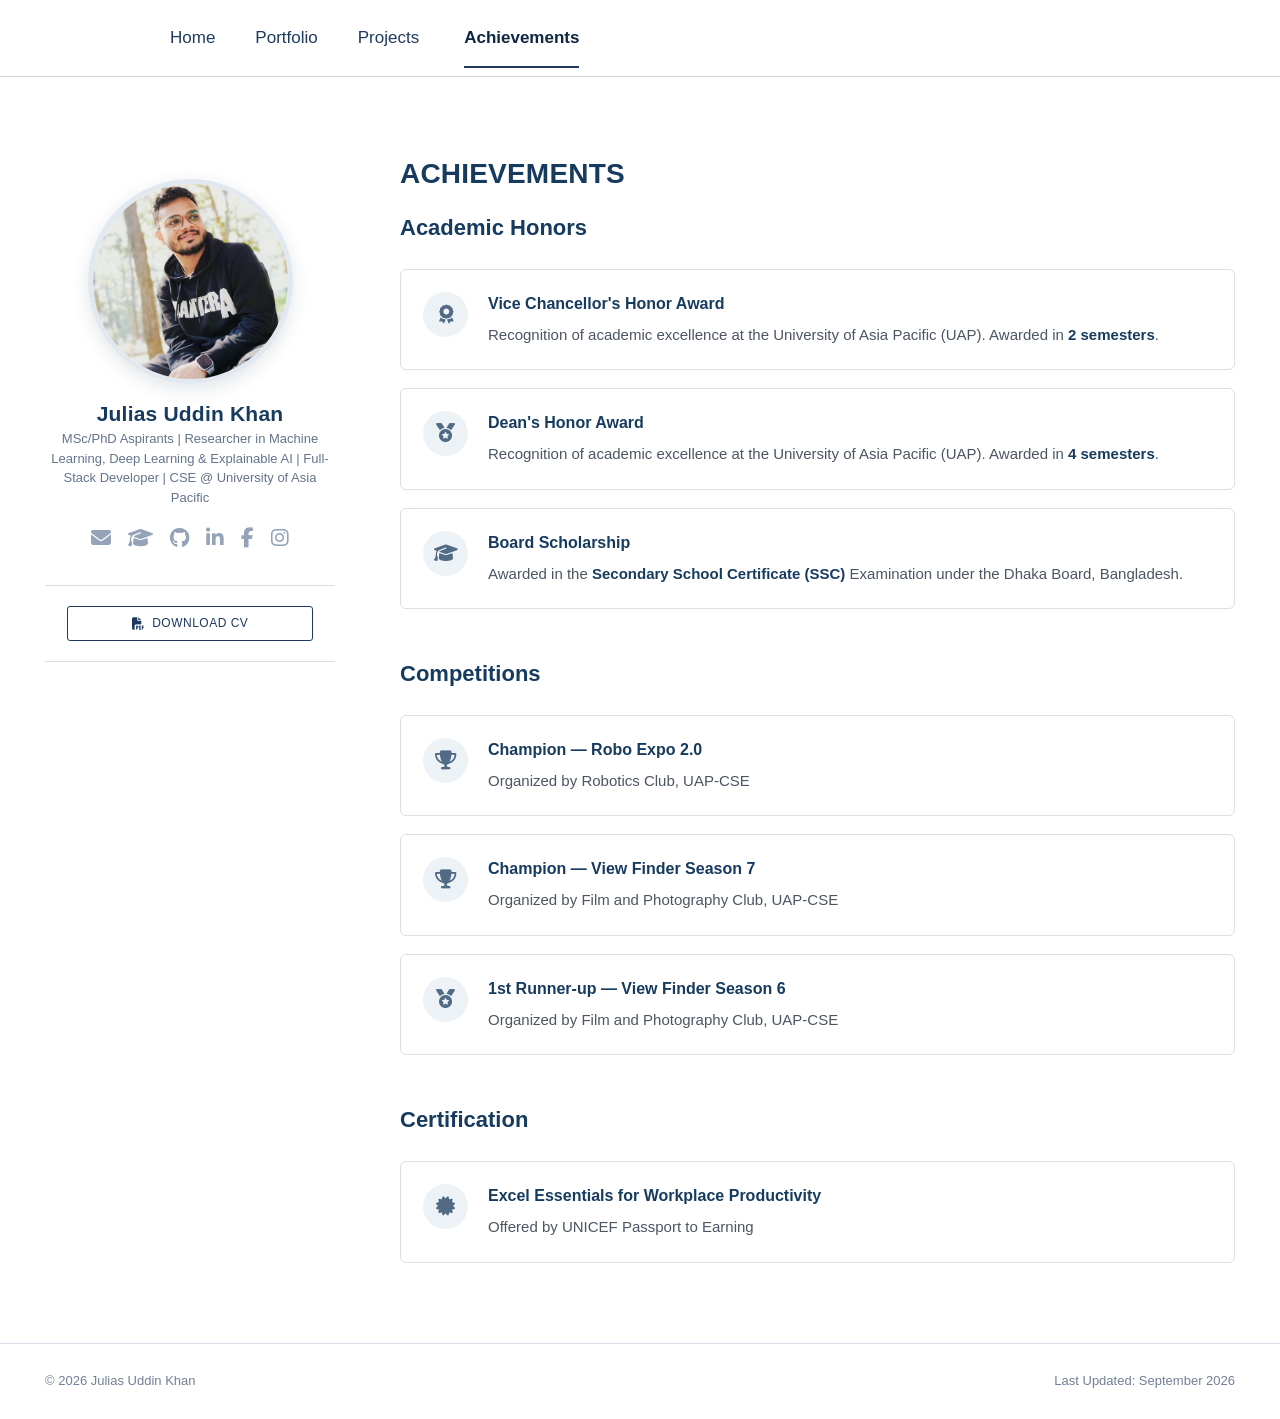
==== achievements.html @ 01ff1dc1 "Complete" ====
<!DOCTYPE html>

<html lang="en">

<head>

    <!-- =========================================
         BASIC INFORMATION
    ========================================== -->

    <meta charset="UTF-8">

    <meta
        name="viewport"
        content="width=device-width, initial-scale=1.0"
    >

    <meta
        name="description"
        content="Achievements of Julias Uddin Khan"
    >

    <meta
        name="author"
        content="Julias Uddin Khan"
    >

    <title>Achievements | Julias Uddin Khan</title>


    <!-- =========================================
         FONT AWESOME
    ========================================== -->

    <link
        rel="stylesheet"
        href="https://cdnjs.cloudflare.com/ajax/libs/font-awesome/6.5.2/css/all.min.css"
    >


    <!-- =========================================
         CSS
    ========================================== -->

    <link
        rel="stylesheet"
        href="css/style.css"
    >

</head>


<body>


    <!-- =========================================
         HEADER
    ========================================== -->

    <header class="site-header">

        <div class="container">

            <nav class="navbar">

                <div class="nav-links">

                    <a
                        href="index.html"
                        class="nav-link"
                    >
                        Home
                    </a>


                    <a
                        href="portfolio.html"
                        class="nav-link"
                    >
                        Portfolio
                    </a>


                    <div class="desktop-nav-options">

                        <a
                            href="projects.html"
                            class="nav-link"
                        >
                            Projects
                        </a>


                        <a
                            href="achievements.html"
                            class="nav-link"
                        >
                            Achievements
                        </a>

                    </div>


                    <!-- Mobile Menu -->

                    <div class="mobile-menu-container">

                        <button
                            type="button"
                            class="mobile-menu-button"
                            id="mobileMenuButton"
                            aria-label="Open navigation menu"
                            aria-expanded="false"
                        >

                            <i class="fa-solid fa-bars"></i>

                        </button>


                        <div
                            class="mobile-menu"
                            id="mobileMenu"
                        >

                            <a
                                href="projects.html"
                                class="mobile-menu-link"
                            >
                                Projects
                            </a>


                            <a
                                href="achievements.html"
                                class="mobile-menu-link active"
                            >
                                Achievements
                            </a>

                        </div>

                    </div>

                </div>

            </nav>

        </div>

    </header>



    <!-- =========================================
         MAIN CONTENT
    ========================================== -->

    <main>

        <div class="container">

            <div class="main-layout">


                <!-- =================================
                     LEFT SIDEBAR
                ================================== -->

                <aside class="sidebar">


                    <!-- Profile -->

                    <div class="profile-container">

                        <img
                            src="files/profile.jpeg"
                            alt="Julias Uddin Khan"
                            class="profile-image"
                        >


                        <h1 class="profile-name">
                            Julias Uddin Khan
                        </h1>


                        <p class="profile-title">
                            MSc/PhD Aspirants | Researcher in Machine Learning, Deep Learning & Explainable AI | Full-Stack Developer | CSE @ University of Asia Pacific
                        </p>

                    </div>



                    <!-- Social Links -->

                    <div class="social-links">


                        <!-- Personal Email -->

                        <a
                            href="https://mail.google.com/mail/?view=cm&fs=1&to=juliasjisan17@gmail.com"
                            class="social-link"
                            target="_blank"
                            rel="noopener noreferrer"
                            aria-label="Email"
                        >

                            <i class="fa-solid fa-envelope"></i>

                        </a>


                        <!-- University Email -->

                        <a
                            href="https://mail.google.com/mail/?view=cm&fs=1&to=22201034@uap-bd.edu"
                            class="social-link"
                            target="_blank"
                            rel="noopener noreferrer"
                            aria-label="University Email"
                        >

                            <i class="fa-solid fa-graduation-cap"></i>

                        </a>


                        <!-- GitHub -->

                        <a
                            href="https://github.com/JuliasUddinKhan"
                            class="social-link"
                            target="_blank"
                            rel="noopener noreferrer"
                            aria-label="GitHub"
                        >

                            <i class="fa-brands fa-github"></i>

                        </a>


                        <!-- LinkedIn -->

                        <a
                            href="https://www.linkedin.com/in/juliasuddinkhan/"
                            class="social-link"
                            target="_blank"
                            rel="noopener noreferrer"
                            aria-label="LinkedIn"
                        >

                            <i class="fa-brands fa-linkedin-in"></i>

                        </a>


                        <!-- Facebook -->

                        <a
                            href="https://facebook.com/juliasuddinkhan"
                            class="social-link"
                            target="_blank"
                            rel="noopener noreferrer"
                            aria-label="Facebook"
                        >

                            <i class="fa-brands fa-facebook-f"></i>

                        </a>


                        <!-- Instagram -->

                        <a
                            href="https://www.instagram.com/julias_jisan"
                            class="social-link"
                            target="_blank"
                            rel="noopener noreferrer"
                            aria-label="Instagram"
                        >

                            <i class="fa-brands fa-instagram"></i>

                        </a>

                    </div>

                    <!-- DOWNLOAD CV -->

                    <div class="cv-section">

                        <a
                            href="{% static 'portfolio/files/Julias Uddin Khan_CV.pdf' %}"
                            class="cv-button"
                            download
                        >

                            <i class="fa-solid fa-file-pdf"></i>

                            <span>
                                DOWNLOAD CV
                            </span>

                        </a>

                    </div>

                </aside>



                <!-- =================================
                     ACHIEVEMENTS CONTENT
                ================================== -->

                <section class="content achievements-content">


                    <!-- Page Title -->

                    <h2 class="section-title">
                        ACHIEVEMENTS
                    </h2>



                    <!-- =================================
     ACADEMIC HONORS
================================== -->

<section class="achievement-section">

    <h2 class="achievement-section-title">
        Academic Honors
    </h2>


    <div class="achievement-list">


        <!-- VC Award -->

        <div class="achievement-item">

            <div class="achievement-icon">
                <i class="fa-solid fa-award"></i>
            </div>

            <div class="achievement-details">

                <h3>
                    Vice Chancellor's Honor Award
                </h3>

                <p>
                    Recognition of academic excellence at the University of Asia Pacific (UAP).
                    Awarded in <strong>2 semesters</strong>.
                </p>

            </div>

        </div>



        <!-- Dean Award -->

        <div class="achievement-item">

            <div class="achievement-icon">
                <i class="fa-solid fa-medal"></i>
            </div>

            <div class="achievement-details">

                <h3>
                    Dean's Honor Award
                </h3>

                <p>
                    Recognition of academic excellence at the University of Asia Pacific (UAP).
                    Awarded in <strong>4 semesters</strong>.
                </p>

            </div>

        </div>



        <!-- Board Scholarship -->

        <div class="achievement-item">

            <div class="achievement-icon">
                <i class="fa-solid fa-graduation-cap"></i>
            </div>

            <div class="achievement-details">

                <h3>
                    Board Scholarship
                </h3>

                <p>
                    Awarded in the <strong>Secondary School Certificate (SSC) </strong>  Examination
                    under the Dhaka Board, Bangladesh.
                </p>

            </div>

        </div>


    </div>

</section>



                    <!-- =================================
                         COMPETITIONS
                    ================================== -->

                    <section class="achievement-section">

                        <h2 class="achievement-section-title">
                            Competitions
                        </h2>


                        <div class="achievement-list">


                            <!-- Robo Expo -->

                            <div class="achievement-item">

                                <div class="achievement-icon">

                                    <i class="fa-solid fa-trophy"></i>

                                </div>


                                <div class="achievement-details">

                                    <h3>
                                        Champion — Robo Expo 2.0
                                    </h3>

                                    <p>
                                        Organized by Robotics Club, UAP-CSE
                                    </p>

                                </div>

                            </div>



                            <!-- View Finder Season 7 -->

                            <div class="achievement-item">

                                <div class="achievement-icon">

                                    <i class="fa-solid fa-trophy"></i>

                                </div>


                                <div class="achievement-details">

                                    <h3>
                                        Champion — View Finder Season 7
                                    </h3>

                                    <p>
                                        Organized by Film and Photography Club, UAP-CSE
                                    </p>

                                </div>

                            </div>



                            <!-- View Finder Season 6 -->

                            <div class="achievement-item">

                                <div class="achievement-icon">

                                    <i class="fa-solid fa-medal"></i>

                                </div>


                                <div class="achievement-details">

                                    <h3>
                                        1st Runner-up — View Finder Season 6
                                    </h3>

                                    <p>
                                        Organized by Film and Photography Club, UAP-CSE
                                    </p>

                                </div>

                            </div>


                        </div>

                    </section>



                    <!-- =================================
                         CERTIFICATION
                    ================================== -->

                    <section class="achievement-section">

                        <h2 class="achievement-section-title">
                            Certification
                        </h2>


                        <div class="achievement-list">


                            <div class="achievement-item">

                                <div class="achievement-icon">

                                    <i class="fa-solid fa-certificate"></i>

                                </div>


                                <div class="achievement-details">

                                    <h3>
                                        Excel Essentials for Workplace Productivity
                                    </h3>

                                    <p>
                                        Offered by UNICEF Passport to Earning
                                    </p>

                                </div>

                            </div>


                        </div>

                    </section>


                </section>

            </div>

        </div>

    </main>



    <!-- =========================================
         FOOTER
    ========================================== -->

    <footer class="site-footer">

        <div class="container">

            <div class="footer-content">

                <p>
                    © 2026 Julias Uddin Khan
                </p>

                <p>
                    Last Updated: September 2026
                </p>

            </div>

        </div>

    </footer>



    <!-- =========================================
         MOBILE MENU
    ========================================== -->

    <script>

        document.addEventListener(
            "DOMContentLoaded",
            function () {

                const button =
                    document.getElementById(
                        "mobileMenuButton"
                    );

                const menu =
                    document.getElementById(
                        "mobileMenu"
                    );


                if (!button || !menu) {
                    return;
                }


                button.addEventListener(
                    "click",
                    function () {

                        menu.classList.toggle("show");

                        const isOpen =
                            menu.classList.contains("show");

                        button.setAttribute(
                            "aria-expanded",
                            isOpen
                        );

                    }
                );


                document.addEventListener(
                    "click",
                    function (event) {

                        if (
                            !button.contains(event.target) &&
                            !menu.contains(event.target)
                        ) {

                            menu.classList.remove("show");

                            button.setAttribute(
                                "aria-expanded",
                                "false"
                            );

                        }

                    }
                );

            }
        );

    </script>


    <!-- =========================================
         MAIN JAVASCRIPT
    ========================================== -->

    <script src="js/script.js"></script>


</body>

</html>
---- css/style.css ----
/* =========================================================
   RESET
========================================================= */

* {
    margin: 0;
    padding: 0;
    box-sizing: border-box;
}

html {
    scroll-behavior: smooth;
}

body {
    margin: 0;
    padding: 0;

    background: #ffffff;
    color: #4b5563;

    font-family:
        -apple-system,
        BlinkMacSystemFont,
        "Segoe UI",
        Roboto,
        Helvetica,
        Arial,
        sans-serif;

    font-size: 16px;
    line-height: 1.75;

    opacity: 1;
    transition: opacity 0.35s ease;
}

body.page-loaded {
    opacity: 1;
}

body.page-exit {
    opacity: 0;
}

img {
    max-width: 100%;
}

a {
    text-decoration: none;
}

button,
a {
    -webkit-tap-highlight-color: transparent;
}


/* =========================================================
   COLOR SYSTEM
========================================================= */

:root {
    --primary: #263b53;
    --primary-dark: #1f2937;
    --heading: #1f2937;

    --text: #4b5563;
    --muted: #64748b;
    --light-text: #94a3b8;

    --border: #e2e8f0;
    --border-dark: #cbd5e1;

    --soft-bg: #f8fafc;
    --highlight-bg: #f1f5f9;

    --white: #ffffff;
}


/* =========================================================
   CONTAINER
========================================================= */

.container {
    width: 100%;
    max-width: 1280px;

    margin-left: auto;
    margin-right: auto;

    padding-left: 45px;
    padding-right: 45px;
}


/* =========================================================
   HEADER
========================================================= */

.site-header {
    width: 100%;

    background: #ffffff;

    border-bottom: 1px solid var(--border);

    position: sticky;
    top: 0;
    z-index: 9999;

    backdrop-filter: blur(8px);
    -webkit-backdrop-filter: blur(8px);
}

.navbar {
    height: 76px;

    display: flex;
    align-items: center;
}

.nav-links {
    display: flex;
    align-items: center;

    gap: 40px;

    margin-left: 125px;
}

.nav-link {
    position: relative;

    display: block;

    padding: 25px 0;

    color: var(--primary);

    font-size: 17px;
    font-weight: 400;

    transition: color 0.2s ease;
}

.nav-link:hover {
    color: var(--primary-dark);
}

.nav-link.active {
    color: var(--primary-dark);

    font-weight: 700;
}


/* =========================================================
   NAVIGATION UNDERLINE
========================================================= */

.nav-link::after {
    content: "";

    position: absolute;

    left: 0;
    bottom: 10px;

    width: 0;
    height: 2px;

    background: var(--primary);

    transition: width 0.25s ease;
}

.nav-link:hover::after {
    width: 100%;
}

.nav-link.active::after {
    width: 100%;
}


/* =========================================================
   MOBILE MENU
========================================================= */

.desktop-nav-options {
    display: flex;
    align-items: center;

    gap: 45px;
}

.mobile-menu-container {
    display: none;

    position: relative;
}

.mobile-menu-button {
    border: none;

    background: transparent;

    color: var(--primary);

    font-size: 19px;

    cursor: pointer;

    padding: 5px;
}

.mobile-menu-button:hover {
    color: var(--primary-dark);
}

.mobile-menu {
    display: none;

    position: absolute;

    top: 38px;
    right: 0;

    min-width: 165px;

    background: #ffffff;

    border: 1px solid var(--border);

    border-radius: 4px;

    box-shadow:
        0 6px 20px rgba(15, 23, 42, 0.10);

    z-index: 1000;

    padding: 7px 0;
}

.mobile-menu.show {
    display: block;
}

.mobile-menu-link {
    display: block;

    padding: 10px 18px;

    color: var(--primary);

    font-size: 14px;
    font-weight: 400;

    text-decoration: none;

    white-space: nowrap;
}

.mobile-menu-link:hover {
    background: var(--soft-bg);

    color: var(--primary-dark);
}

.mobile-menu-link.active {
    color: var(--primary-dark);

    font-weight: 700;
}


/* =========================================================
   MAIN
========================================================= */

main {
    width: 100%;
}

.main-layout {
    display: grid;

    grid-template-columns: 290px minmax(0, 1fr);

    column-gap: 65px;

    padding-top: 78px;
    padding-bottom: 80px;
}


/* =========================================================
   SIDEBAR
========================================================= */

.sidebar {
    width: 100%;

    text-align: center;

    padding-top: 24px;
}

.profile-container {
    display: flex;

    justify-content: center;
    align-items: center;
}

.profile-image {
    width: 205px;
    height: 205px;

    object-fit: cover;

    border-radius: 50%;

    display: block;

    border: 5px solid #f1f5f9;

    box-shadow:
        0 3px 12px rgba(15, 23, 42, 0.08);
}

.profile-name {
    margin-top: 15px;
    margin-bottom: 0;

    color: var(--primary-dark);

    font-size: 21px;
    font-weight: 700;

    line-height: 1.4;

    letter-spacing: 0.2px;
}

.profile-title {
    margin-top: 1px;
    margin-bottom: 0;

    color: var(--muted);

    font-size: 13px;

    line-height: 1.5;
}


/* =========================================================
   SOCIAL LINKS
========================================================= */

.social-links {
    display: flex;

    justify-content: center;
    align-items: center;

    flex-wrap: wrap;

    gap: 17px;

    margin-top: 21px;
    margin-bottom: 37px;
}

.social-link {
    display: flex;

    justify-content: center;
    align-items: center;

    color: var(--light-text);

    font-size: 20px;

    transition:
        color 0.2s ease,
        transform 0.2s ease;
}

.social-link:hover {
    color: var(--primary);

    transform: translateY(-2px);
}


/* =========================================================
   SIDEBAR BLOCK
========================================================= */

.sidebar-block {
    width: 100%;

    text-align: left;
}

.sidebar-heading {
    margin: 0;

    color: var(--primary);

    font-size: 16px;
    font-weight: 700;

    letter-spacing: 1px;

    line-height: 1.4;
}

.sidebar-divider {
    width: 100%;
    height: 1px;

    background: var(--border);

    margin-top: 5px;
    margin-bottom: 15px;
}


/* =========================================================
   AFFILIATIONS
========================================================= */

.affiliation-list {
    display: flex;

    justify-content: center;
    align-items: center;

    gap: 38px;

    padding-top: 3px;
    padding-bottom: 24px;
}

.affiliation-item {
    color: #94a3b8;

    font-size: 48px;

    line-height: 1;
}

.affiliation-item.faded {
    opacity: 0.40;
}


/* =========================================================
   CV SECTION
========================================================= */

.cv-section {
    width: 100%;

    padding-top: 20px;
    padding-bottom: 20px;

    border-top: 1px solid var(--border);
    border-bottom: 1px solid var(--border);
}

.cv-button {
    width: 85%;

    min-height: 34px;

    margin-left: auto;
    margin-right: auto;

    display: inline-flex;

    justify-content: center;
    align-items: center;

    gap: 8px;

    padding: 6px 10px;

    border: 1px solid var(--primary);

    border-radius: 3px;

    color: var(--primary);

    background: #ffffff;

    font-size: 12px;
    font-weight: 400;

    letter-spacing: 0.5px;

    transition:
        background 0.2s ease,
        color 0.2s ease;
}

.cv-button:hover {
    background: var(--primary);

    color: #ffffff;
}

.cv-button i {
    font-size: 12px;
}


/* =========================================================
   CONTENT
========================================================= */

.content {
    min-width: 0;

    width: 100%;

    padding-top: 0;
}


/* =========================================================
   BIOGRAPHY
========================================================= */

.biography-section {
    width: 100%;
}

.section-title {
    margin: 0 0 20px 0;

    color: var(--heading);

    font-size: 28px;
    font-weight: 700;

    line-height: 1.35;

    letter-spacing: 0.2px;
}

.biography-section p {
    margin: 0 0 20px 0;

    color: var(--text);

    font-size: 16px;

    line-height: 1.8;

    text-align: justify;
}

.biography-section strong {
    color: var(--primary-dark);

    font-weight: 700;
}


/* =========================================================
   HIGHLIGHT BOX
========================================================= */

.highlight-box {
    width: 100%;

    min-height: 63px;

    display: flex;

    align-items: center;

    gap: 14px;

    margin-top: 29px;
    margin-bottom: 43px;

    padding: 12px 18px;

    background: var(--highlight-bg);

    border-left: 4px solid var(--primary);

    border-radius: 0 3px 3px 0;
}

.highlight-icon {
    flex-shrink: 0;

    color: var(--muted);

    font-size: 17px;
}

.highlight-text {
    color: var(--primary);

    font-size: 16px;
    font-weight: 600;

    line-height: 1.6;
}


/* =========================================================
   RESEARCH SECTION
========================================================= */

.research-section {
    width: 100%;
}

.research-title {
    margin: 0;

    color: var(--heading);

    font-size: 23px;
    font-weight: 700;

    line-height: 1.4;

    letter-spacing: 1.4px;
}

.content-divider {
    width: 100%;
    height: 1px;

    background: var(--border-dark);

    margin-top: 7px;
    margin-bottom: 14px;
}


/* =========================================================
   RESEARCH TAGS
========================================================= */

.research-tags {
    display: flex;

    flex-wrap: wrap;

    align-items: center;

    gap: 9px;
}

.research-tag {
    display: inline-block;

    padding: 5px 14px;

    background: var(--primary);

    color: #ffffff;

    border-radius: 3px;

    font-size: 14px;
    font-weight: 600;

    line-height: 1.6;
}


/* =========================================================
   FOOTER
========================================================= */

.site-footer {
    width: 100%;

    border-top: 1px solid var(--border);

    background: #ffffff;
}

.footer-content {
    min-height: 75px;

    display: flex;

    justify-content: space-between;
    align-items: center;

    gap: 20px;

    color: var(--muted);

    font-size: 13px;
}

.footer-content p {
    margin: 0;
}


/* =========================================================
   PORTFOLIO SECTION
========================================================= */

.portfolio-section {
    width: 100%;

    padding: 70px 0;

    background: #ffffff;
}

.portfolio-container {
    width: 90%;

    max-width: 1350px;

    margin: 0 auto;

    display: grid;

    grid-template-columns: 280px 1fr;

    gap: 70px;
}


/* =========================================================
   PORTFOLIO SIDEBAR
========================================================= */

.portfolio-sidebar {
    text-align: center;
}


/* =========================================================
   PORTFOLIO PROFILE IMAGE
========================================================= */

.portfolio-sidebar .profile-image {
    width: 220px;
    height: 220px;

    margin: 0 auto 20px;

    border-radius: 50%;

    overflow: hidden;

    border: 8px solid #f1f5f9;

    box-shadow:
        0 5px 20px rgba(15, 23, 42, 0.08);
}

.profile-image img {
    width: 100%;
    height: 100%;

    object-fit: cover;
}


/* =========================================================
   PORTFOLIO PROFILE TEXT
========================================================= */

.portfolio-sidebar .profile-name {
    margin: 10px 0 5px;

    font-size: 23px;
    font-weight: 700;

    color: var(--primary);
}

.portfolio-sidebar .profile-title {
    margin: 0;

    font-size: 14px;

    color: var(--muted);
}


/* =========================================================
   PORTFOLIO SOCIAL LINKS
========================================================= */

.portfolio-sidebar .social-links {
    display: flex;

    justify-content: center;
    align-items: center;

    gap: 18px;

    margin-top: 25px;
}

.portfolio-sidebar .social-link {
    color: var(--light-text);

    font-size: 22px;

    text-decoration: none;

    transition:
        color 0.25s ease,
        transform 0.25s ease;
}

.portfolio-sidebar .social-link:hover {
    color: var(--primary);

    transform: translateY(-3px);
}


/* =========================================================
   SIDEBAR SECTION
========================================================= */

.sidebar-section {
    margin-top: 45px;
}

.sidebar-section h3 {
    text-align: left;

    font-size: 16px;

    letter-spacing: 1.5px;

    color: var(--primary);

    padding-bottom: 12px;

    border-bottom: 1px solid var(--border);
}

.affiliation-icons {
    display: flex;

    justify-content: center;

    gap: 35px;

    margin-top: 20px;
}

.affiliation-icons .affiliation-item {
    font-size: 55px;

    color: #94a3b8;
}


/* =========================================================
   DOWNLOAD CV
========================================================= */

.portfolio-sidebar .cv-section {
    margin-top: 40px;

    padding-top: 20px;

    border-top: 1px solid var(--border);
}

.download-cv {
    display: inline-flex;

    align-items: center;
    justify-content: center;

    gap: 12px;

    padding: 12px 20px;

    border: 1px solid var(--primary);

    border-radius: 4px;

    color: var(--primary);

    background: #ffffff;

    text-decoration: none;

    font-size: 14px;
    font-weight: 600;

    letter-spacing: 1px;

    transition:
        background 0.25s ease,
        color 0.25s ease;
}

.download-cv:hover {
    background: var(--primary);

    color: #ffffff;
}


/* =========================================================
   PORTFOLIO CONTENT
========================================================= */

.portfolio-content {
    min-width: 0;
}


/* =========================================================
   PORTFOLIO MAIN HEADING
========================================================= */

.portfolio-title {
    margin: 5px 0 50px;

    font-size: 28px;

    font-weight: 700;

    line-height: 1.35;

    color: var(--heading);
}


/* =========================================================
   PORTFOLIO BLOCK
========================================================= */

.portfolio-block {
    margin-bottom: 55px;
}


/* =========================================================
   SECTION TITLE
========================================================= */

.portfolio-content .section-title {
    margin: 0 0 30px;

    padding-bottom: 12px;

    border-bottom: 1px solid var(--border);

    font-size: 28px;

    letter-spacing: 1.5px;

    color: var(--heading);
}


/* =========================================================
   SKILLS
========================================================= */

.skills-grid {
    display: grid;

    grid-template-columns: repeat(2, 1fr);

    column-gap: 0;

    row-gap: 10px;
}

.skill-category h3 {
    margin: 0 0 5px;

    padding-bottom: 8px;

    border-bottom: 1px solid var(--border);

    font-size: 16px;

    font-weight: 500;

    letter-spacing: 1px;

    line-height: 1.5;

    color: var(--muted);
}


/* =========================================================
   SKILL TAGS
========================================================= */

.skill-tags {
    display: flex;

    flex-wrap: wrap;

    gap: 8px;
}

.skill-tag {
    display: inline-flex;

    align-items: center;

    gap: 7px;

    padding: 8px 12px;

    border: 1px solid var(--border);

    border-radius: 5px;

    background: #ffffff;

    color: var(--text);

    font-size: 14px;

    transition:
        border-color 0.25s ease,
        box-shadow 0.25s ease;
}

.skill-tag:hover {
    border-color: var(--border-dark);

    box-shadow:
        0 3px 10px rgba(15, 23, 42, 0.05);
}

.skill-tag i {
    color: var(--muted);
}


/* =========================================================
   PROJECTS
========================================================= */

.projects-container {
    display: flex;

    flex-direction: column;

    gap: 18px;
}

.project-item {
    display: block;

    padding: 20px 22px;

    border: 1px solid var(--border);

    border-radius: 6px;

    background: #ffffff;

    text-decoration: none;

    transition:
        transform 0.25s ease,
        box-shadow 0.25s ease,
        border-color 0.25s ease;
}

.project-item:hover {
    transform: translateY(-3px);

    border-color: var(--border-dark);

    box-shadow:
        0 6px 20px rgba(15, 23, 42, 0.07);
}

.project-item h3 {
    margin: 0 0 8px;

    color: var(--primary);

    font-size: 17px;

    font-weight: 700;

    line-height: 1.5;
}

.project-item p {
    margin: 5px 0;

    color: var(--text);

    font-size: 16px;

    line-height: 1.7;
}

.project-item strong {
    color: var(--muted);
}

.project-link {
    display: inline-block;

    margin-top: 8px;

    color: var(--muted);

    font-size: 14px;

    font-weight: 600;

    transition: color 0.2s ease;
}

.project-item:hover .project-link {
    color: var(--primary);
}


/* =========================================================
   EDUCATION
========================================================= */

.education-item {
    display: flex;

    gap: 20px;

    padding: 25px 0;

    border-bottom: 1px solid #eef2f7;
}

.education-item:first-of-type {
    padding-top: 0;
}

.education-icon {
    flex-shrink: 0;

    width: 50px;
    height: 50px;

    display: flex;

    align-items: center;
    justify-content: center;

    border-radius: 50%;

    background: var(--soft-bg);

    color: var(--muted);

    font-size: 21px;
}

.education-details h3 {
    margin: 0 0 8px;

    font-size: 16px;

    font-weight: 700;

    line-height: 1.5;

    color: var(--primary);
}

.education-details p {
    margin: 6px 0;

    font-size: 16px;

    line-height: 1.8;

    color: var(--text);
}

.education-institution {
    font-weight: 600;

    color: var(--muted) !important;
}

.education-separator {
    margin: 0 8px;

    color: var(--border-dark);
}


/* =========================================================
   ACADEMIC HONORS
========================================================= */

.honors-container {
    display: flex;

    flex-direction: column;

    gap: 20px;
}

.honor-item {
    display: flex;

    gap: 20px;

    padding: 22px;

    border: 1px solid var(--border);

    border-radius: 6px;

    background: #ffffff;

    transition:
        box-shadow 0.25s ease,
        transform 0.25s ease;
}

.honor-item:hover {
    transform: translateY(-2px);

    box-shadow:
        0 5px 20px rgba(15, 23, 42, 0.06);
}

.honor-icon {
    flex-shrink: 0;

    width: 45px;
    height: 45px;

    display: flex;

    align-items: center;
    justify-content: center;

    border-radius: 50%;

    background: var(--soft-bg);

    color: var(--muted);

    font-size: 19px;
}

.honor-content h3 {
    margin: 0 0 8px;

    font-size: 16px;

    line-height: 1.5;

    color: var(--primary);
}

.honor-content p {
    margin: 0;

    font-size: 16px;

    line-height: 1.8;

    color: var(--text);
}


/* =========================================================
   LARGE TABLET
========================================================= */

@media (max-width: 1050px) {

    .container {
        padding-left: 35px;
        padding-right: 35px;
    }

    .nav-links {
        margin-left: 70px;
    }

    .main-layout {
        grid-template-columns: 250px minmax(0, 1fr);

        column-gap: 45px;
    }

    .profile-image {
        width: 185px;
        height: 185px;
    }

    .section-title {
        font-size: 26px;
    }

    .portfolio-container {
        grid-template-columns: 220px 1fr;

        gap: 40px;
    }

    .portfolio-sidebar .profile-image {
        width: 180px;
        height: 180px;
    }

    .skills-grid {
        grid-template-columns: 1fr;
    }
}


/* =========================================================
   TABLET
========================================================= */

@media (max-width: 850px) {

    .container {
        padding-left: 28px;
        padding-right: 28px;
    }

    .navbar {
        height: 70px;
    }

    .nav-links {
        margin-left: 30px;

        gap: 32px;
    }

    .nav-link {
        font-size: 16px;

        padding: 22px 0;
    }

    .main-layout {
        grid-template-columns: 210px minmax(0, 1fr);

        column-gap: 35px;

        padding-top: 60px;
    }

    .profile-image {
        width: 165px;
        height: 165px;
    }

    .profile-name {
        font-size: 19px;
    }

    .social-links {
        gap: 14px;
    }

    .social-link {
        font-size: 18px;
    }

    .affiliation-item {
        font-size: 40px;
    }

    .section-title {
        font-size: 24px;
    }

    .biography-section p {
        font-size: 15px;
    }

    .highlight-text {
        font-size: 14px;
    }
}


/* =========================================================
   MOBILE
========================================================= */

@media (max-width: 700px) {

    .container {
        padding-left: 22px;
        padding-right: 22px;
    }


    /* =====================================================
       HEADER
    ===================================================== */

    .navbar {
        height: auto;

        min-height: 68px;

        justify-content: center;

        padding-top: 13px;
        padding-bottom: 18px;
    }

    .nav-links {
        margin-left: 0;

        gap: 25px;

        align-items: center;
    }

    .nav-link {
        padding: 3px 0;

        font-size: 15px;

        line-height: 1.5;
    }


    /* =====================================================
       IMPORTANT FIX
       Move underline BELOW the text on mobile.
    ===================================================== */

    .nav-link::after {
        left: 0;

        bottom: -6px;

        height: 2px;
    }

    .nav-link.active::after {
        width: 100%;
    }

    .desktop-nav-options {
        display: none;
    }

    .mobile-menu-container {
        display: block;
    }


    /* =====================================================
       MAIN
    ===================================================== */

    .main-layout {
        display: block;

        padding-top: 40px;
        padding-bottom: 55px;
    }


    /* =====================================================
       SIDEBAR
    ===================================================== */

    .sidebar {
        padding-top: 0;

        margin-bottom: 55px;
    }

    .profile-image {
        width: 175px;
        height: 175px;
    }

    .profile-name {
        margin-top: 13px;

        font-size: 21px;
    }

    .profile-title {
        font-size: 13px;
    }

    .social-links {
        margin-top: 21px;
        margin-bottom: 36px;

        gap: 18px;
    }

    .social-link {
        font-size: 20px;
    }

    .sidebar-block {
        max-width: 300px;

        margin-left: auto;
        margin-right: auto;
    }

    .cv-section {
        max-width: 300px;

        margin-left: auto;
        margin-right: auto;
    }


    /* =====================================================
       CONTENT
    ===================================================== */

    .section-title {
        font-size: 23px;

        margin-bottom: 18px;
    }

    .biography-section p {
        text-align: left;

        font-size: 15px;

        line-height: 1.75;
    }

    .highlight-box {
        margin-top: 27px;

        margin-bottom: 40px;

        padding: 13px 14px;

        gap: 12px;
    }

    .highlight-text {
        font-size: 14px;

        line-height: 1.6;
    }

    .research-title {
        font-size: 20px;

        letter-spacing: 1px;
    }

    .research-tag {
        font-size: 13px;

        padding: 5px 10px;
    }


    /* =====================================================
       PORTFOLIO
    ===================================================== */

    .portfolio-section {
        padding: 55px 0;
    }

    .portfolio-container {
        grid-template-columns: 1fr;

        gap: 50px;
    }

    .portfolio-sidebar {
        max-width: 350px;

        margin: 0 auto;
    }

    .portfolio-content {
        width: 100%;
    }

    .portfolio-title {
        font-size: 28px;
    }


    /* =====================================================
       FOOTER
    ===================================================== */

    .footer-content {
        min-height: auto;

        flex-direction: column;

        justify-content: center;

        text-align: center;

        gap: 4px;

        padding-top: 18px;
        padding-bottom: 18px;
    }
}


/* =========================================================
   SMALL PHONE
========================================================= */

@media (max-width: 420px) {

    .container {
        padding-left: 18px;
        padding-right: 18px;
    }

    .nav-links {
        gap: 18px;
    }

    .nav-link {
        font-size: 14px;

        padding: 3px 0;
    }


    /* =====================================================
       IMPORTANT FIX FOR SMALL PHONES
    ===================================================== */

    .nav-link::after {
        bottom: -6px;
    }

    .profile-image {
        width: 155px;
        height: 155px;
    }

    .social-links {
        gap: 16px;
    }

    .social-link {
        font-size: 19px;
    }

    .research-tags {
        gap: 7px;
    }

    .research-tag {
        font-size: 12px;

        padding: 4px 8px;
    }

    .portfolio-section {
        padding: 40px 0;
    }

    .portfolio-container {
        width: 92%;
    }

    .portfolio-content .section-title {
        font-size: 20px;
    }

    .education-item {
        gap: 12px;
    }

    .education-details h3 {
        font-size: 15px;
    }

    .honor-item {
        padding: 16px;

        gap: 12px;
    }
}


/* =========================================================
   PAGE TRANSITION
========================================================= */

body {
    opacity: 1;

    transition: opacity 0.35s ease;
}

body.page-loaded {
    opacity: 1;
}

body.page-exit {
    opacity: 0;
}


/* =========================================================
   FINAL PROFESSIONAL ACADEMIC COLOR PALETTE
========================================================= */


/* ---------- MAIN ---------- */

body {
    background: #ffffff !important;
    color: #374151 !important;
}


/* ---------- HEADER ---------- */

.site-header {
    background: rgba(255, 255, 255, 0.97) !important;

    border-bottom: 1px solid #d1d5db !important;

    position: sticky;
    top: 0;
    z-index: 9999;

    backdrop-filter: blur(8px);
    -webkit-backdrop-filter: blur(8px);
}

.nav-link {
    color: #1e3a5f !important;
}

.nav-link:hover {
    color: #0f2742 !important;
}

.nav-link.active {
    color: #0f2742 !important;
}

.nav-link::after {
    background: #1e3a5f !important;
}

.nav-link.active::after {
    background: #1e3a5f !important;
}


/* ---------- MOBILE MENU ---------- */

.mobile-menu-button {
    color: #1e3a5f !important;
}

.mobile-menu-button:hover {
    color: #0f2742 !important;
}

.mobile-menu {
    background: #ffffff !important;

    border-color: #d1d5db !important;

    box-shadow:
        0 8px 25px rgba(15, 39, 66, 0.14) !important;
}

.mobile-menu-link {
    color: #1e3a5f !important;
}

.mobile-menu-link:hover {
    background: #f1f5f9 !important;

    color: #0f2742 !important;
}

.mobile-menu-link.active {
    color: #0f2742 !important;
}


/* ---------- PROFILE ---------- */

.profile-image {
    border-color: #e2e8f0 !important;

    box-shadow:
        0 5px 18px rgba(15, 39, 66, 0.12) !important;
}

.profile-name {
    color: #173b5f !important;
}

.profile-title {
    color: #64748b !important;
}


/* ---------- SOCIAL ICONS ---------- */

.social-link {
    color: #94a3b8 !important;
}

.social-link:hover {
    color: #1e3a5f !important;
}


/* ---------- SIDEBAR ---------- */

.sidebar-heading {
    color: #1e3a5f !important;
}

.sidebar-divider {
    background: #d7dee7 !important;
}


/* ---------- AFFILIATION ---------- */

.affiliation-item {
    color: #94a3b8 !important;
}


/* ---------- CV BUTTON ---------- */

.cv-section {
    border-top-color: #d7dee7 !important;

    border-bottom-color: #d7dee7 !important;
}

.cv-button {
    border-color: #1e3a5f !important;

    color: #1e3a5f !important;

    background: #ffffff !important;
}

.cv-button:hover {
    background: #1e3a5f !important;

    color: #ffffff !important;
}


/* ---------- MAIN HEADINGS ---------- */

.section-title {
    color: #173b5f !important;
}

.portfolio-title {
    color: #173b5f !important;
}

.research-title {
    color: #173b5f !important;
}


/* ---------- BODY TEXT ---------- */

.biography-section p {
    color: #374151 !important;
}

.biography-section strong {
    color: #173b5f !important;
}

.education-details p {
    color: #4b5563 !important;
}

.honor-content p {
    color: #4b5563 !important;
}


/* ---------- HIGHLIGHT BOX ---------- */

.highlight-box {
    background: #edf4fa !important;

    border-left-color: #1e3a5f !important;
}

.highlight-icon {
    color: #64748b !important;
}

.highlight-text {
    color: #173b5f !important;
}


/* ---------- RESEARCH TAGS ---------- */

.content-divider {
    background: #cbd5e1 !important;
}

.research-tag {
    background: #1e3a5f !important;

    color: #ffffff !important;
}


/* ---------- SKILLS ---------- */

.skill-category h3 {
    color: #52677d !important;

    border-bottom-color: #d8e0e8 !important;
}

.skill-tag {
    background: #f8fafc !important;

    border-color: #d6dee7 !important;

    color: #374151 !important;
}

.skill-tag:hover {
    background: #edf4fa !important;

    border-color: #9aaabd !important;

    box-shadow:
        0 4px 12px rgba(15, 39, 66, 0.08) !important;
}

.skill-tag i {
    color: #526b84 !important;
}


/* ---------- EDUCATION ---------- */

.education-item {
    border-bottom-color: #e1e6eb !important;
}

.education-icon {
    background: #edf2f7 !important;

    color: #526b84 !important;
}

.education-details h3 {
    color: #173b5f !important;
}

.education-institution {
    color: #60748a !important;
}

.education-separator {
    color: #aeb8c3 !important;
}


/* ---------- ACADEMIC HONORS ---------- */

.honor-item {
    background: #ffffff !important;

    border-color: #d8e0e8 !important;
}

.honor-item:hover {
    border-color: #aebdcd !important;

    box-shadow:
        0 6px 22px rgba(15, 39, 66, 0.09) !important;
}

.honor-icon {
    background: #edf2f7 !important;

    color: #526b84 !important;
}

.honor-content h3 {
    color: #173b5f !important;
}


/* ---------- PROJECTS ---------- */

.project-item {
    background: #ffffff !important;

    border-color: #d8e0e8 !important;
}

.project-item:hover {
    border-color: #aebdcd !important;

    box-shadow:
        0 7px 24px rgba(15, 39, 66, 0.10) !important;
}

.project-item h3 {
    color: #173b5f !important;
}

.project-item p {
    color: #4b5563 !important;
}

.project-item strong {
    color: #526b84 !important;
}

.project-link {
    color: #60748a !important;
}

.project-item:hover .project-link {
    color: #173b5f !important;
}


/* ---------- DOWNLOAD CV ---------- */

.download-cv {
    border-color: #1e3a5f !important;

    color: #1e3a5f !important;

    background: #ffffff !important;
}

.download-cv:hover {
    background: #1e3a5f !important;

    color: #ffffff !important;
}


/* ---------- FOOTER ---------- */

.site-footer {
    background: #ffffff !important;

    border-top-color: #d7dee7 !important;
}

.footer-content {
    color: #718096 !important;
}

/* =========================================================
   ACHIEVEMENTS PAGE ONLY
========================================================= */

/* Fix profile section ONLY on Achievements page */
body:has(.achievements-content) .profile-container {
    display: flex;
    flex-direction: column;
    justify-content: center;
    align-items: center;
}

body:has(.achievements-content) .profile-name {
    display: block;
    width: 100%;
}

body:has(.achievements-content) .profile-title {
    display: block;
    width: 100%;
}


/* =========================================================
   ACHIEVEMENTS CONTENT
========================================================= */

.achievements-content {
    width: 100%;
    min-width: 0;
}


/* Page sections */

.achievements-content .achievement-section {
    width: 100%;
    margin-top: 50px;
}

.achievements-content .achievement-section:first-of-type {
    margin-top: 0;
}


/* Section titles */

.achievements-content .achievement-section-title {
    margin: 0;
    color: #173b5f;
    font-size: 22px;
    font-weight: 700;
    line-height: 1.4;
}


/* Achievement list */

.achievements-content .achievement-list {
    width: 100%;
    display: flex;
    flex-direction: column;
    gap: 18px;
    margin-top: 25px;
}


/* Achievement card */

.achievements-content .achievement-item {
    width: 100%;
    display: flex;
    align-items: flex-start;
    gap: 20px;
    padding: 22px;
    background: #ffffff;
    border: 1px solid #d8e0e8;
    border-radius: 6px;

    transition:
        transform 0.25s ease,
        box-shadow 0.25s ease,
        border-color 0.25s ease;
}


/* Hover */

.achievements-content .achievement-item:hover {
    transform: translateY(-2px);
    border-color: #aebdcd;
    box-shadow: 0 6px 22px rgba(15, 39, 66, 0.09);
}


/* Achievement icon */

.achievements-content .achievement-icon {
    width: 45px;
    height: 45px;
    flex-shrink: 0;

    display: flex;
    align-items: center;
    justify-content: center;

    background: #edf2f7;
    border-radius: 50%;

    color: #526b84;
    font-size: 19px;
}


/* Achievement details */

.achievements-content .achievement-details {
    min-width: 0;
    flex: 1;
}


/* Achievement heading */

.achievements-content .achievement-details h3 {
    margin: 0 0 6px;

    color: #173b5f;
    font-size: 16px;
    font-weight: 700;
    line-height: 1.5;
}


/* Achievement description */

.achievements-content .achievement-details p {
    margin: 0;

    color: #4b5563;
    font-size: 15px;
    font-weight: 400;
    line-height: 1.7;
}


/* Strong text */

.achievements-content .achievement-details strong {
    color: #173b5f;
    font-weight: 700;
}


/* =========================================================
   MOBILE
========================================================= */

@media (max-width: 700px) {

    /* Profile fix ONLY on Achievements page */
    body:has(.achievements-content) .profile-container {
        display: flex;
        flex-direction: column;
        align-items: center;
        justify-content: center;
    }

    body:has(.achievements-content) .profile-name,
    body:has(.achievements-content) .profile-title {
        width: 100%;
    }


    /* Achievement sections */

    .achievements-content .achievement-section {
        margin-top: 40px;
    }

    .achievements-content .achievement-section:first-of-type {
        margin-top: 0;
    }


    /* Section title */

    .achievements-content .achievement-section-title {
        font-size: 20px;
    }


    /* List */

    .achievements-content .achievement-list {
        gap: 15px;
        margin-top: 20px;
    }


    /* Cards */

    .achievements-content .achievement-item {
        gap: 15px;
        padding: 18px;
    }


    /* Icons */

    .achievements-content .achievement-icon {
        width: 40px;
        height: 40px;
        font-size: 16px;
    }


    /* Text */

    .achievements-content .achievement-details h3 {
        font-size: 15px;
    }

    .achievements-content .achievement-details p {
        font-size: 13px;
        line-height: 1.6;
    }
}


/* =========================================================
   SMALL PHONES
========================================================= */

@media (max-width: 420px) {

    .achievements-content .achievement-section-title {
        font-size: 19px;
    }


    .achievements-content .achievement-item {
        gap: 12px;
        padding: 16px;
    }


    .achievements-content .achievement-icon {
        width: 36px;
        height: 36px;
        font-size: 14px;
    }


    .achievements-content .achievement-details h3 {
        font-size: 14px;
    }


    .achievements-content .achievement-details p {
        font-size: 12px;
    }
}
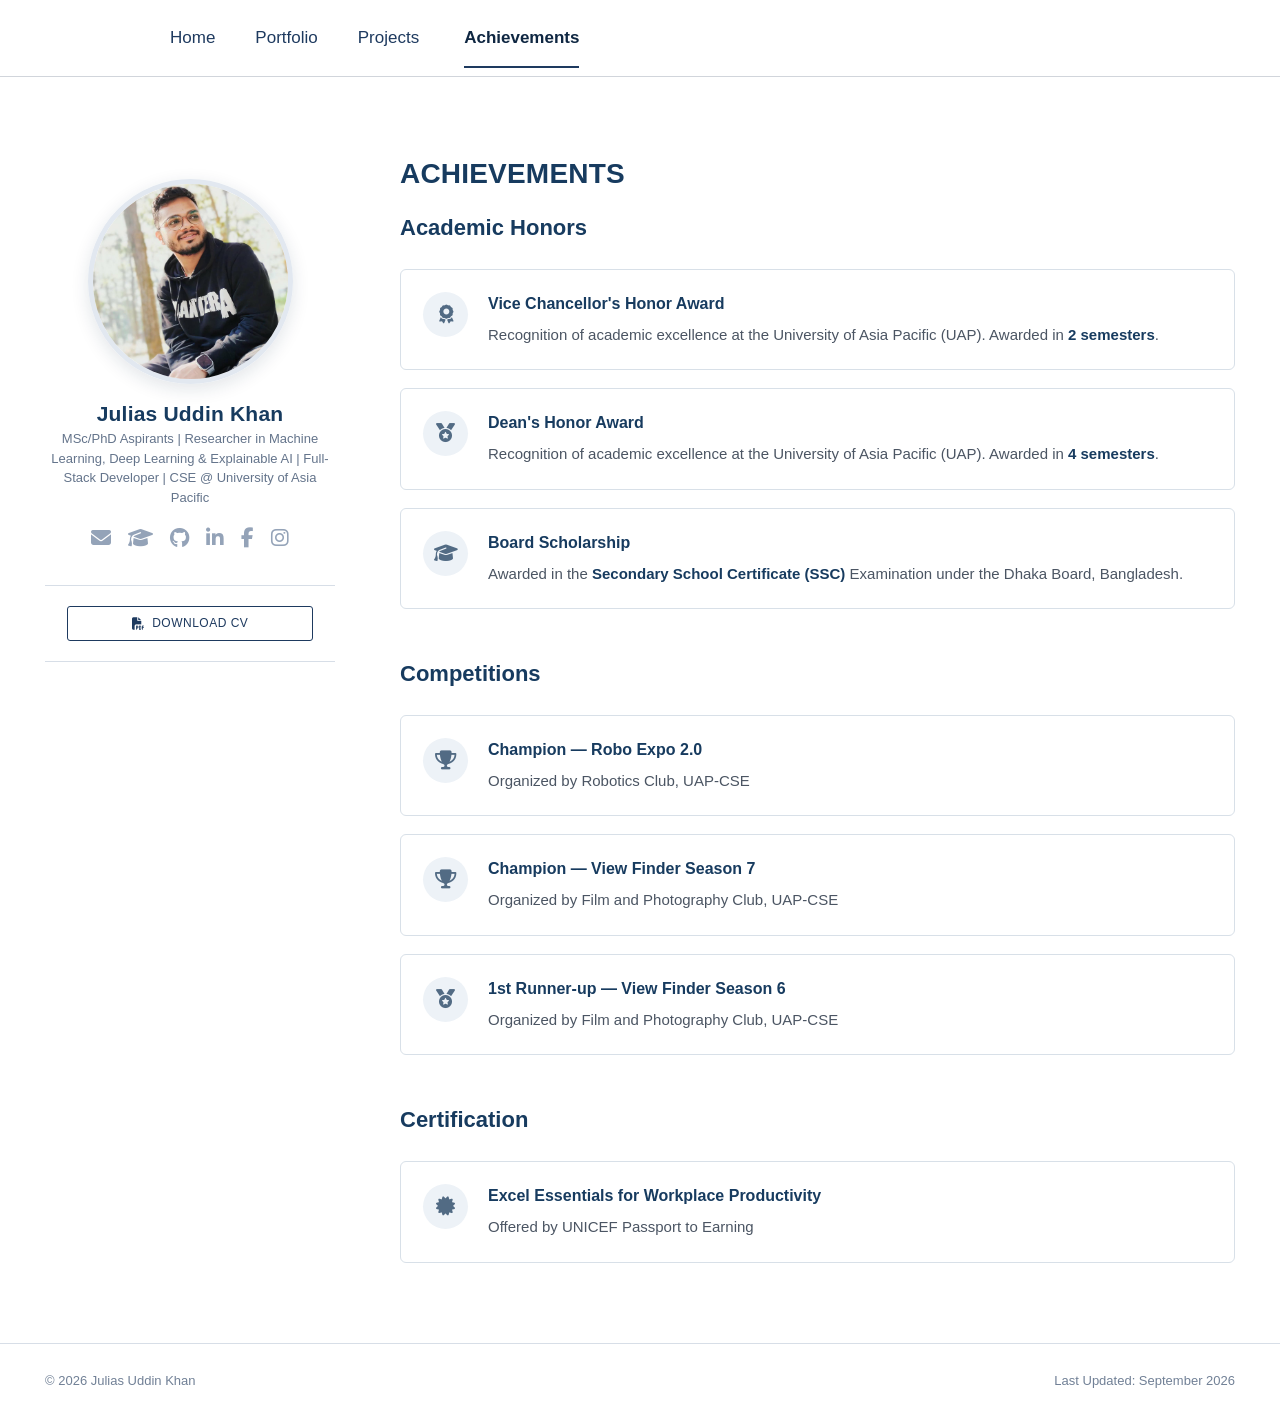
==== commit dc73bb67: "Site is Live" ====
--- a/achievements.html
+++ b/achievements.html
@@ -101,7 +101,9 @@
                     </div>
 
 
-                    <!-- Mobile Menu -->
+                    <!-- =================================
+                         MOBILE MENU
+                    ================================== -->
 
                     <div class="mobile-menu-container">
 
@@ -170,7 +172,9 @@
                 <aside class="sidebar">
 
 
-                    <!-- Profile -->
+                    <!-- =================================
+                         PROFILE
+                    ================================== -->
 
                     <div class="profile-container">
 
@@ -194,7 +198,9 @@
 
 
 
-                    <!-- Social Links -->
+                    <!-- =================================
+                         SOCIAL LINKS
+                    ================================== -->
 
                     <div class="social-links">
 
@@ -290,12 +296,16 @@
 
                     </div>
 
-                    <!-- DOWNLOAD CV -->
+
+
+                    <!-- =================================
+                         DOWNLOAD CV
+                    ================================== -->
 
                     <div class="cv-section">
 
                         <a
-                            href="{% static 'portfolio/files/Julias Uddin Khan_CV.pdf' %}"
+                            href="files/Julias Uddin Khan_CV.pdf"
                             class="cv-button"
                             download
                         >
@@ -321,7 +331,9 @@
                 <section class="content achievements-content">
 
 
-                    <!-- Page Title -->
+                    <!-- =================================
+                         PAGE TITLE
+                    ================================== -->
 
                     <h2 class="section-title">
                         ACHIEVEMENTS
@@ -330,96 +342,106 @@
 
 
                     <!-- =================================
-     ACADEMIC HONORS
-================================== -->
-
-<section class="achievement-section">
-
-    <h2 class="achievement-section-title">
-        Academic Honors
-    </h2>
-
-
-    <div class="achievement-list">
-
-
-        <!-- VC Award -->
-
-        <div class="achievement-item">
-
-            <div class="achievement-icon">
-                <i class="fa-solid fa-award"></i>
-            </div>
-
-            <div class="achievement-details">
-
-                <h3>
-                    Vice Chancellor's Honor Award
-                </h3>
-
-                <p>
-                    Recognition of academic excellence at the University of Asia Pacific (UAP).
-                    Awarded in <strong>2 semesters</strong>.
-                </p>
-
-            </div>
-
-        </div>
-
-
-
-        <!-- Dean Award -->
-
-        <div class="achievement-item">
-
-            <div class="achievement-icon">
-                <i class="fa-solid fa-medal"></i>
-            </div>
-
-            <div class="achievement-details">
-
-                <h3>
-                    Dean's Honor Award
-                </h3>
-
-                <p>
-                    Recognition of academic excellence at the University of Asia Pacific (UAP).
-                    Awarded in <strong>4 semesters</strong>.
-                </p>
-
-            </div>
-
-        </div>
-
-
-
-        <!-- Board Scholarship -->
-
-        <div class="achievement-item">
-
-            <div class="achievement-icon">
-                <i class="fa-solid fa-graduation-cap"></i>
-            </div>
-
-            <div class="achievement-details">
-
-                <h3>
-                    Board Scholarship
-                </h3>
-
-                <p>
-                    Awarded in the <strong>Secondary School Certificate (SSC) </strong>  Examination
-                    under the Dhaka Board, Bangladesh.
-                </p>
-
-            </div>
-
-        </div>
-
-
-    </div>
-
-</section>
+                         ACADEMIC HONORS
+                    ================================== -->
+
+                    <section class="achievement-section">
+
+                        <h2 class="achievement-section-title">
+                            Academic Honors
+                        </h2>
+
+
+                        <div class="achievement-list">
+
+
+                            <!-- VC Award -->
+
+                            <div class="achievement-item">
+
+                                <div class="achievement-icon">
+
+                                    <i class="fa-solid fa-award"></i>
+
+                                </div>
+
+
+                                <div class="achievement-details">
+
+                                    <h3>
+                                        Vice Chancellor's Honor Award
+                                    </h3>
+
+                                    <p>
+                                        Recognition of academic excellence at the University of Asia Pacific (UAP).
+                                        Awarded in <strong>2 semesters</strong>.
+                                    </p>
+
+                                </div>
+
+                            </div>
+
+
+
+                            <!-- Dean Award -->
+
+                            <div class="achievement-item">
+
+                                <div class="achievement-icon">
+
+                                    <i class="fa-solid fa-medal"></i>
+
+                                </div>
+
+
+                                <div class="achievement-details">
+
+                                    <h3>
+                                        Dean's Honor Award
+                                    </h3>
+
+                                    <p>
+                                        Recognition of academic excellence at the University of Asia Pacific (UAP).
+                                        Awarded in <strong>4 semesters</strong>.
+                                    </p>
+
+                                </div>
+
+                            </div>
+
+
+
+                            <!-- Board Scholarship -->
+
+                            <div class="achievement-item">
+
+                                <div class="achievement-icon">
+
+                                    <i class="fa-solid fa-graduation-cap"></i>
+
+                                </div>
+
+
+                                <div class="achievement-details">
+
+                                    <h3>
+                                        Board Scholarship
+                                    </h3>
+
+                                    <p>
+                                        Awarded in the
+                                        <strong>Secondary School Certificate (SSC)</strong>
+                                        Examination under the Dhaka Board, Bangladesh.
+                                    </p>
+
+                                </div>
+
+                            </div>
+
+
+                        </div>
+
+                    </section>
 
 
 
@@ -536,6 +558,8 @@
 
                         <div class="achievement-list">
 
+
+                            <!-- Excel Certification -->
 
                             <div class="achievement-item">
 
@@ -673,6 +697,7 @@
     </script>
 
 
+
     <!-- =========================================
          MAIN JAVASCRIPT
     ========================================== -->
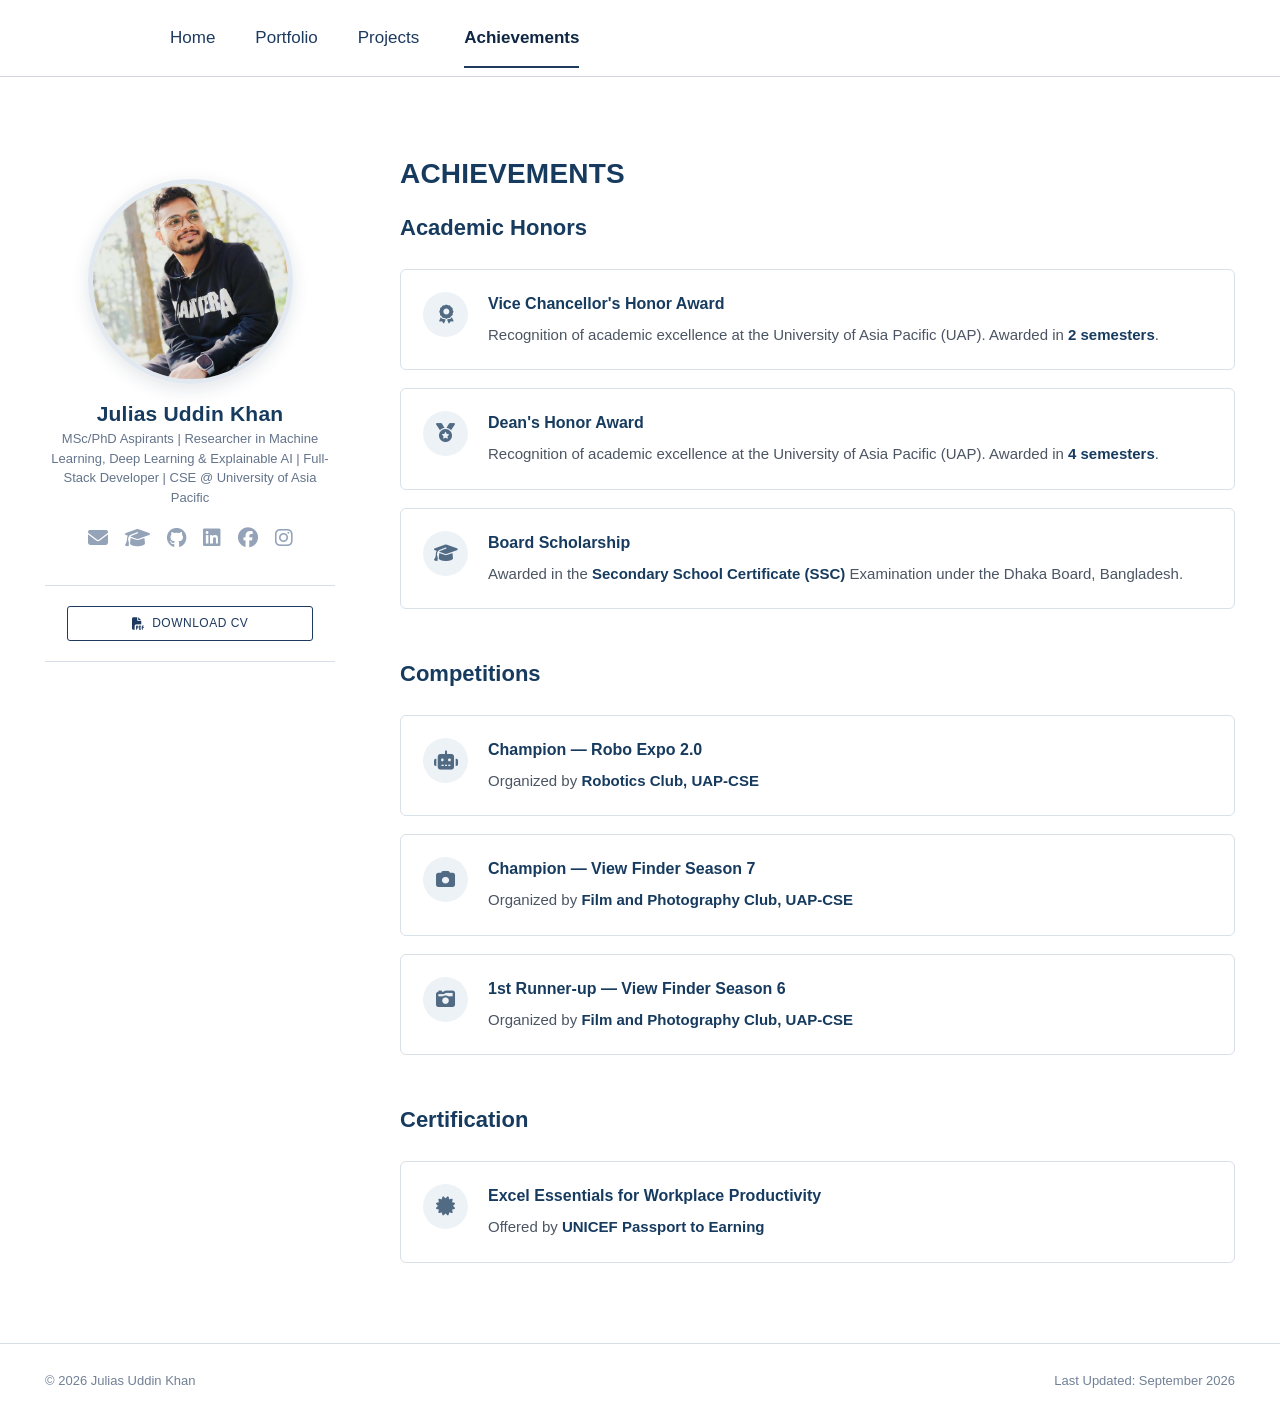
==== commit a907fa76: "Site is Live" ====
--- a/achievements.html
+++ b/achievements.html
@@ -3,10 +3,6 @@
 <html lang="en">
 
 <head>
-
-    <!-- =========================================
-         BASIC INFORMATION
-    ========================================== -->
 
     <meta charset="UTF-8">
 
@@ -25,12 +21,12 @@
         content="Julias Uddin Khan"
     >
 
-    <title>Achievements | Julias Uddin Khan</title>
-
-
-    <!-- =========================================
-         FONT AWESOME
-    ========================================== -->
+    <title>
+        Julias Uddin Khan | Achievements
+    </title>
+
+
+    <!-- Font Awesome -->
 
     <link
         rel="stylesheet"
@@ -38,54 +34,615 @@
     >
 
 
-    <!-- =========================================
-         CSS
-    ========================================== -->
+    <!-- Main CSS -->
 
     <link
         rel="stylesheet"
         href="css/style.css"
     >
 
+
+    <!-- MOBILE NAVIGATION -->
+
+    <style>
+
+        /* =====================================================
+           MOBILE NAVIGATION
+        ====================================================== */
+
+        .desktop-nav-options {
+
+            display: flex;
+            align-items: center;
+            gap: 45px;
+
+        }
+
+
+        .mobile-menu-container {
+
+            display: none;
+            position: relative;
+
+        }
+
+
+        .mobile-menu-button {
+
+            border: none;
+            background: transparent;
+
+            color: #344454;
+
+            font-size: 19px;
+
+            cursor: pointer;
+
+            padding: 5px;
+
+        }
+
+
+        .mobile-menu-button:hover {
+
+            color: #30445a;
+
+        }
+
+
+        .mobile-menu {
+
+            display: none;
+
+            position: absolute;
+
+            top: 38px;
+            right: 0;
+
+            min-width: 165px;
+
+            background: #ffffff;
+
+            border: 1px solid #dddddd;
+
+            border-radius: 4px;
+
+            box-shadow:
+                0 6px 20px rgba(0, 0, 0, 0.10);
+
+            z-index: 1000;
+
+            padding: 7px 0;
+
+        }
+
+
+        .mobile-menu.show {
+
+            display: block;
+
+        }
+
+
+        .mobile-menu-link {
+
+            display: block;
+
+            padding: 10px 18px;
+
+            color: #344454;
+
+            font-size: 14px;
+
+            font-weight: 400;
+
+            text-decoration: none;
+
+            white-space: nowrap;
+
+        }
+
+
+        .mobile-menu-link:hover {
+
+            background: #f5f7f9;
+
+            color: #30445a;
+
+        }
+
+
+        .mobile-menu-link.active {
+
+            color: #30445a;
+
+            font-weight: 700;
+
+        }
+
+
+        /* =====================================================
+           ACHIEVEMENTS PAGE ONLY
+        ====================================================== */
+
+        /*
+            The global .profile-container is flex.
+            We override it ONLY on this page.
+        */
+
+        body:has(.achievements-content) .profile-container {
+
+            display: flex;
+
+            flex-direction: column;
+
+            justify-content: center;
+
+            align-items: center;
+
+        }
+
+
+        body:has(.achievements-content) .profile-name {
+
+            display: block;
+
+            width: 100%;
+
+        }
+
+
+        body:has(.achievements-content) .profile-title {
+
+            display: block;
+
+            width: 100%;
+
+        }
+
+
+        /* =====================================================
+           ACHIEVEMENTS CONTENT
+        ====================================================== */
+
+        .achievements-content {
+
+            width: 100%;
+
+            min-width: 0;
+
+        }
+
+
+        .achievements-content .achievement-section {
+
+            width: 100%;
+
+            margin-top: 50px;
+
+        }
+
+
+        .achievements-content
+        .achievement-section:first-of-type {
+
+            margin-top: 0;
+
+        }
+
+
+        .achievements-content .achievement-section-title {
+
+            margin: 0;
+
+            color: #173b5f;
+
+            font-size: 22px;
+
+            font-weight: 700;
+
+            line-height: 1.4;
+
+        }
+
+
+        .achievements-content .achievement-list {
+
+            width: 100%;
+
+            display: flex;
+
+            flex-direction: column;
+
+            gap: 18px;
+
+            margin-top: 25px;
+
+        }
+
+
+        .achievements-content .achievement-item {
+
+            width: 100%;
+
+            display: flex;
+
+            align-items: flex-start;
+
+            gap: 20px;
+
+            padding: 22px;
+
+            background: #ffffff;
+
+            border: 1px solid #d8e0e8;
+
+            border-radius: 6px;
+
+            transition:
+                transform 0.25s ease,
+                box-shadow 0.25s ease,
+                border-color 0.25s ease;
+
+        }
+
+
+        .achievements-content .achievement-item:hover {
+
+            transform: translateY(-2px);
+
+            border-color: #aebdcd;
+
+            box-shadow:
+                0 6px 22px rgba(15, 39, 66, 0.09);
+
+        }
+
+
+        .achievements-content .achievement-icon {
+
+            width: 45px;
+
+            height: 45px;
+
+            flex-shrink: 0;
+
+            display: flex;
+
+            align-items: center;
+
+            justify-content: center;
+
+            background: #edf2f7;
+
+            border-radius: 50%;
+
+            color: #526b84;
+
+            font-size: 19px;
+
+        }
+
+
+        .achievements-content .achievement-details {
+
+            min-width: 0;
+
+            flex: 1;
+
+        }
+
+
+        .achievements-content .achievement-details h3 {
+
+            margin: 0 0 6px;
+
+            color: #173b5f;
+
+            font-size: 16px;
+
+            font-weight: 700;
+
+            line-height: 1.5;
+
+        }
+
+
+        .achievements-content .achievement-details p {
+
+            margin: 0;
+
+            color: #4b5563;
+
+            font-size: 15px;
+
+            font-weight: 400;
+
+            line-height: 1.7;
+
+        }
+
+
+        .achievements-content .achievement-details strong {
+
+            color: #173b5f;
+
+            font-weight: 700;
+
+        }
+
+
+        /* =====================================================
+           RESPONSIVE
+        ====================================================== */
+
+        @media (max-width: 700px) {
+
+            .desktop-nav-options {
+
+                display: none;
+
+            }
+
+
+            .mobile-menu-container {
+
+                display: block;
+
+            }
+
+
+            .nav-links {
+
+                gap: 25px;
+
+            }
+
+
+            body:has(.achievements-content)
+            .profile-container {
+
+                display: flex;
+
+                flex-direction: column;
+
+                align-items: center;
+
+                justify-content: center;
+
+            }
+
+
+            body:has(.achievements-content)
+            .profile-name,
+            body:has(.achievements-content)
+            .profile-title {
+
+                width: 100%;
+
+            }
+
+
+            .achievements-content
+            .achievement-section {
+
+                margin-top: 40px;
+
+            }
+
+
+            .achievements-content
+            .achievement-section:first-of-type {
+
+                margin-top: 0;
+
+            }
+
+
+            .achievements-content
+            .achievement-section-title {
+
+                font-size: 20px;
+
+            }
+
+
+            .achievements-content
+            .achievement-list {
+
+                gap: 15px;
+
+                margin-top: 20px;
+
+            }
+
+
+            .achievements-content
+            .achievement-item {
+
+                gap: 15px;
+
+                padding: 18px;
+
+            }
+
+
+            .achievements-content
+            .achievement-icon {
+
+                width: 40px;
+
+                height: 40px;
+
+                font-size: 16px;
+
+            }
+
+
+            .achievements-content
+            .achievement-details h3 {
+
+                font-size: 15px;
+
+            }
+
+
+            .achievements-content
+            .achievement-details p {
+
+                font-size: 13px;
+
+                line-height: 1.6;
+
+            }
+
+        }
+
+
+        @media (max-width: 420px) {
+
+            .nav-links {
+
+                gap: 18px;
+
+            }
+
+
+            .achievements-content
+            .achievement-section-title {
+
+                font-size: 19px;
+
+            }
+
+
+            .achievements-content
+            .achievement-item {
+
+                gap: 12px;
+
+                padding: 16px;
+
+            }
+
+
+            .achievements-content
+            .achievement-icon {
+
+                width: 36px;
+
+                height: 36px;
+
+                font-size: 14px;
+
+            }
+
+
+            .achievements-content
+            .achievement-details h3 {
+
+                font-size: 14px;
+
+            }
+
+
+            .achievements-content
+            .achievement-details p {
+
+                font-size: 12px;
+
+            }
+
+        }
+
+    </style>
+
 </head>
 
 
 <body>
 
 
-    <!-- =========================================
-         HEADER
-    ========================================== -->
-
-    <header class="site-header">
-
-        <div class="container">
-
-            <nav class="navbar">
-
-                <div class="nav-links">
+<!-- =====================================================
+     HEADER
+====================================================== -->
+
+<header class="site-header">
+
+    <div class="container">
+
+        <nav class="navbar">
+
+            <div class="nav-links">
+
+
+                <!-- HOME -->
+
+                <a
+                    href="index.html"
+                    class="nav-link"
+                >
+                    Home
+                </a>
+
+
+                <!-- PORTFOLIO -->
+
+                <a
+                    href="portfolio.html"
+                    class="nav-link"
+                >
+                    Portfolio
+                </a>
+
+
+                <!-- DESKTOP OPTIONS -->
+
+                <div class="desktop-nav-options">
 
                     <a
-                        href="index.html"
+                        href="projects.html"
                         class="nav-link"
                     >
-                        Home
+                        Projects
                     </a>
 
 
                     <a
-                        href="portfolio.html"
-                        class="nav-link"
+                        href="achievements.html"
+                        class="nav-link active"
                     >
-                        Portfolio
+                        Achievements
                     </a>
 
-
-                    <div class="desktop-nav-options">
+                </div>
+
+
+                <!-- MOBILE MENU -->
+
+                <div class="mobile-menu-container">
+
+                    <button
+                        type="button"
+                        class="mobile-menu-button"
+                        id="mobileMenuButton"
+                        aria-label="Open navigation menu"
+                        aria-expanded="false"
+                    >
+
+                        <i class="fa-solid fa-bars"></i>
+
+                    </button>
+
+
+                    <div
+                        class="mobile-menu"
+                        id="mobileMenu"
+                    >
 
                         <a
                             href="projects.html"
-                            class="nav-link"
+                            class="mobile-menu-link"
                         >
                             Projects
                         </a>
@@ -93,616 +650,579 @@
 
                         <a
                             href="achievements.html"
-                            class="nav-link"
+                            class="mobile-menu-link active"
                         >
                             Achievements
                         </a>
 
                     </div>
 
-
-                    <!-- =================================
-                         MOBILE MENU
-                    ================================== -->
-
-                    <div class="mobile-menu-container">
-
-                        <button
-                            type="button"
-                            class="mobile-menu-button"
-                            id="mobileMenuButton"
-                            aria-label="Open navigation menu"
-                            aria-expanded="false"
-                        >
-
-                            <i class="fa-solid fa-bars"></i>
-
-                        </button>
-
-
-                        <div
-                            class="mobile-menu"
-                            id="mobileMenu"
-                        >
-
-                            <a
-                                href="projects.html"
-                                class="mobile-menu-link"
-                            >
-                                Projects
-                            </a>
-
-
-                            <a
-                                href="achievements.html"
-                                class="mobile-menu-link active"
-                            >
-                                Achievements
-                            </a>
+                </div>
+
+            </div>
+
+        </nav>
+
+    </div>
+
+</header>
+
+
+<!-- =====================================================
+     MAIN
+====================================================== -->
+
+<main>
+
+    <div class="container">
+
+        <div class="main-layout">
+
+
+            <!-- =================================================
+                 SIDEBAR
+            ================================================== -->
+
+            <aside class="sidebar">
+
+
+                <div class="profile-container">
+
+                    <img
+                        src="files/profile.jpeg"
+                        alt="Julias Uddin Khan"
+                        class="profile-image"
+                    >
+
+                </div>
+
+
+                <h1 class="profile-name">
+                    Julias Uddin Khan
+                </h1>
+
+
+                <p class="profile-title">
+
+                    MSc/PhD Aspirants |
+                    Researcher in Machine Learning,
+                    Deep Learning &amp; Explainable AI |
+                    Full-Stack Developer |
+                    CSE @ University of Asia Pacific
+
+                </p>
+
+
+                <!-- SOCIAL LINKS -->
+
+                <div class="social-links">
+
+
+                    <!-- PERSONAL EMAIL -->
+
+                    <a
+                        href="https://mail.google.com/mail/?view=cm&fs=1&to=juliasjisan17@gmail.com"
+                        class="social-link"
+                        target="_blank"
+                        rel="noopener noreferrer"
+                        title="Personal Email"
+                    >
+
+                        <i class="fa-solid fa-envelope"></i>
+
+                    </a>
+
+
+                    <!-- UNIVERSITY EMAIL -->
+
+                    <a
+                        href="https://mail.google.com/mail/?view=cm&fs=1&to=22201034@uap-bd.edu"
+                        class="social-link"
+                        target="_blank"
+                        rel="noopener noreferrer"
+                        title="University Email"
+                    >
+
+                        <i class="fa-solid fa-graduation-cap"></i>
+
+                    </a>
+
+
+                    <!-- GITHUB -->
+
+                    <a
+                        href="https://github.com/JuliasUddinKhan"
+                        class="social-link"
+                        target="_blank"
+                        rel="noopener noreferrer"
+                        title="GitHub"
+                    >
+
+                        <i class="fa-brands fa-github"></i>
+
+                    </a>
+
+
+                    <!-- LINKEDIN -->
+
+                    <a
+                        href="https://www.linkedin.com/in/juliasuddinkhan/"
+                        class="social-link"
+                        target="_blank"
+                        rel="noopener noreferrer"
+                        title="LinkedIn"
+                    >
+
+                        <i class="fa-brands fa-linkedin"></i>
+
+                    </a>
+
+
+                    <!-- FACEBOOK -->
+
+                    <a
+                        href="https://facebook.com/juliasuddinkhan"
+                        class="social-link"
+                        target="_blank"
+                        rel="noopener noreferrer"
+                        title="Facebook"
+                    >
+
+                        <i class="fa-brands fa-facebook"></i>
+
+                    </a>
+
+
+                    <!-- INSTAGRAM -->
+
+                    <a
+                        href="https://www.instagram.com/julias_jisan"
+                        class="social-link"
+                        target="_blank"
+                        rel="noopener noreferrer"
+                        title="Instagram"
+                    >
+
+                        <i class="fa-brands fa-instagram"></i>
+
+                    </a>
+
+                </div>
+
+
+                <!-- CV -->
+
+                <div class="cv-section">
+
+                    <a
+                        href="files/Julias Uddin Khan_CV.pdf"
+                        class="cv-button"
+                        download
+                    >
+
+                        <i class="fa-solid fa-file-pdf"></i>
+
+                        <span>
+                            DOWNLOAD CV
+                        </span>
+
+                    </a>
+
+                </div>
+
+            </aside>
+
+
+
+            <!-- =================================================
+                 ACHIEVEMENTS CONTENT
+            ================================================== -->
+
+            <section class="content achievements-content">
+
+
+                <h2 class="section-title">
+                    ACHIEVEMENTS
+                </h2>
+
+
+                <!-- =================================================
+                     ACADEMIC HONORS
+                ================================================== -->
+
+                <section class="achievement-section">
+
+                    <h2 class="achievement-section-title">
+                        Academic Honors
+                    </h2>
+
+
+                    <div class="achievement-list">
+
+
+                        <!-- VICE CHANCELLOR -->
+
+                        <div class="achievement-item">
+
+                            <div class="achievement-icon">
+
+                                <i class="fa-solid fa-award"></i>
+
+                            </div>
+
+
+                            <div class="achievement-details">
+
+                                <h3>
+                                    Vice Chancellor's Honor Award
+                                </h3>
+
+
+                                <p>
+
+                                    Recognition of academic excellence
+                                    at the University of Asia Pacific (UAP).
+                                    Awarded in
+                                    <strong>2 semesters</strong>.
+
+                                </p>
+
+                            </div>
 
                         </div>
 
+
+
+                        <!-- DEAN -->
+
+                        <div class="achievement-item">
+
+                            <div class="achievement-icon">
+
+                                <i class="fa-solid fa-medal"></i>
+
+                            </div>
+
+
+                            <div class="achievement-details">
+
+                                <h3>
+                                    Dean's Honor Award
+                                </h3>
+
+
+                                <p>
+
+                                    Recognition of academic excellence
+                                    at the University of Asia Pacific (UAP).
+                                    Awarded in
+                                    <strong>4 semesters</strong>.
+
+                                </p>
+
+                            </div>
+
+                        </div>
+
+
+
+                        <!-- BOARD SCHOLARSHIP -->
+
+                        <div class="achievement-item">
+
+                            <div class="achievement-icon">
+
+                                <i class="fa-solid fa-graduation-cap"></i>
+
+                            </div>
+
+
+                            <div class="achievement-details">
+
+                                <h3>
+                                    Board Scholarship
+                                </h3>
+
+
+                                <p>
+
+                                    Awarded in the
+                                    <strong>
+                                        Secondary School Certificate (SSC)
+                                    </strong>
+                                    Examination under the Dhaka Board,
+                                    Bangladesh.
+
+                                </p>
+
+                            </div>
+
+                        </div>
+
+
                     </div>
 
-                </div>
-
-            </nav>
+                </section>
+
+
+
+                <!-- =================================================
+                     COMPETITIONS
+                ================================================== -->
+
+                <section class="achievement-section">
+
+                    <h2 class="achievement-section-title">
+                        Competitions
+                    </h2>
+
+
+                    <div class="achievement-list">
+
+
+                        <!-- ROBO EXPO -->
+
+                        <div class="achievement-item">
+
+                            <div class="achievement-icon">
+
+                                <i class="fa-solid fa-robot"></i>
+
+                            </div>
+
+
+                            <div class="achievement-details">
+
+                                <h3>
+                                    Champion — Robo Expo 2.0
+                                </h3>
+
+
+                                <p>
+                                    Organized by
+                                    <strong>
+                                        Robotics Club, UAP-CSE
+                                    </strong>
+                                </p>
+
+                            </div>
+
+                        </div>
+
+
+
+                        <!-- VIEW FINDER SEASON 7 -->
+
+                        <div class="achievement-item">
+
+                            <div class="achievement-icon">
+
+                                <i class="fa-solid fa-camera"></i>
+
+                            </div>
+
+
+                            <div class="achievement-details">
+
+                                <h3>
+                                    Champion — View Finder Season 7
+                                </h3>
+
+
+                                <p>
+                                    Organized by
+                                    <strong>
+                                        Film and Photography Club, UAP-CSE
+                                    </strong>
+                                </p>
+
+                            </div>
+
+                        </div>
+
+
+
+                        <!-- VIEW FINDER SEASON 6 -->
+
+                        <div class="achievement-item">
+
+                            <div class="achievement-icon">
+
+                                <i class="fa-solid fa-camera-retro"></i>
+
+                            </div>
+
+
+                            <div class="achievement-details">
+
+                                <h3>
+                                    1st Runner-up — View Finder Season 6
+                                </h3>
+
+
+                                <p>
+                                    Organized by
+                                    <strong>
+                                        Film and Photography Club, UAP-CSE
+                                    </strong>
+                                </p>
+
+                            </div>
+
+                        </div>
+
+
+                    </div>
+
+                </section>
+
+
+
+                <!-- =================================================
+                     CERTIFICATION
+                ================================================== -->
+
+                <section class="achievement-section">
+
+                    <h2 class="achievement-section-title">
+                        Certification
+                    </h2>
+
+
+                    <div class="achievement-list">
+
+
+                        <div class="achievement-item">
+
+                            <div class="achievement-icon">
+
+                                <i class="fa-solid fa-certificate"></i>
+
+                            </div>
+
+
+                            <div class="achievement-details">
+
+                                <h3>
+                                    Excel Essentials for Workplace Productivity
+                                </h3>
+
+
+                                <p>
+
+                                    Offered by
+                                    <strong>
+                                        UNICEF Passport to Earning
+                                    </strong>
+
+                                </p>
+
+                            </div>
+
+                        </div>
+
+
+                    </div>
+
+                </section>
+
+
+            </section>
 
         </div>
 
-    </header>
-
-
-
-    <!-- =========================================
-         MAIN CONTENT
-    ========================================== -->
-
-    <main>
-
-        <div class="container">
-
-            <div class="main-layout">
-
-
-                <!-- =================================
-                     LEFT SIDEBAR
-                ================================== -->
-
-                <aside class="sidebar">
-
-
-                    <!-- =================================
-                         PROFILE
-                    ================================== -->
-
-                    <div class="profile-container">
-
-                        <img
-                            src="files/profile.jpeg"
-                            alt="Julias Uddin Khan"
-                            class="profile-image"
-                        >
-
-
-                        <h1 class="profile-name">
-                            Julias Uddin Khan
-                        </h1>
-
-
-                        <p class="profile-title">
-                            MSc/PhD Aspirants | Researcher in Machine Learning, Deep Learning & Explainable AI | Full-Stack Developer | CSE @ University of Asia Pacific
-                        </p>
-
-                    </div>
-
-
-
-                    <!-- =================================
-                         SOCIAL LINKS
-                    ================================== -->
-
-                    <div class="social-links">
-
-
-                        <!-- Personal Email -->
-
-                        <a
-                            href="https://mail.google.com/mail/?view=cm&fs=1&to=juliasjisan17@gmail.com"
-                            class="social-link"
-                            target="_blank"
-                            rel="noopener noreferrer"
-                            aria-label="Email"
-                        >
-
-                            <i class="fa-solid fa-envelope"></i>
-
-                        </a>
-
-
-                        <!-- University Email -->
-
-                        <a
-                            href="https://mail.google.com/mail/?view=cm&fs=1&to=22201034@uap-bd.edu"
-                            class="social-link"
-                            target="_blank"
-                            rel="noopener noreferrer"
-                            aria-label="University Email"
-                        >
-
-                            <i class="fa-solid fa-graduation-cap"></i>
-
-                        </a>
-
-
-                        <!-- GitHub -->
-
-                        <a
-                            href="https://github.com/JuliasUddinKhan"
-                            class="social-link"
-                            target="_blank"
-                            rel="noopener noreferrer"
-                            aria-label="GitHub"
-                        >
-
-                            <i class="fa-brands fa-github"></i>
-
-                        </a>
-
-
-                        <!-- LinkedIn -->
-
-                        <a
-                            href="https://www.linkedin.com/in/juliasuddinkhan/"
-                            class="social-link"
-                            target="_blank"
-                            rel="noopener noreferrer"
-                            aria-label="LinkedIn"
-                        >
-
-                            <i class="fa-brands fa-linkedin-in"></i>
-
-                        </a>
-
-
-                        <!-- Facebook -->
-
-                        <a
-                            href="https://facebook.com/juliasuddinkhan"
-                            class="social-link"
-                            target="_blank"
-                            rel="noopener noreferrer"
-                            aria-label="Facebook"
-                        >
-
-                            <i class="fa-brands fa-facebook-f"></i>
-
-                        </a>
-
-
-                        <!-- Instagram -->
-
-                        <a
-                            href="https://www.instagram.com/julias_jisan"
-                            class="social-link"
-                            target="_blank"
-                            rel="noopener noreferrer"
-                            aria-label="Instagram"
-                        >
-
-                            <i class="fa-brands fa-instagram"></i>
-
-                        </a>
-
-                    </div>
-
-
-
-                    <!-- =================================
-                         DOWNLOAD CV
-                    ================================== -->
-
-                    <div class="cv-section">
-
-                        <a
-                            href="files/Julias Uddin Khan_CV.pdf"
-                            class="cv-button"
-                            download
-                        >
-
-                            <i class="fa-solid fa-file-pdf"></i>
-
-                            <span>
-                                DOWNLOAD CV
-                            </span>
-
-                        </a>
-
-                    </div>
-
-                </aside>
-
-
-
-                <!-- =================================
-                     ACHIEVEMENTS CONTENT
-                ================================== -->
-
-                <section class="content achievements-content">
-
-
-                    <!-- =================================
-                         PAGE TITLE
-                    ================================== -->
-
-                    <h2 class="section-title">
-                        ACHIEVEMENTS
-                    </h2>
-
-
-
-                    <!-- =================================
-                         ACADEMIC HONORS
-                    ================================== -->
-
-                    <section class="achievement-section">
-
-                        <h2 class="achievement-section-title">
-                            Academic Honors
-                        </h2>
-
-
-                        <div class="achievement-list">
-
-
-                            <!-- VC Award -->
-
-                            <div class="achievement-item">
-
-                                <div class="achievement-icon">
-
-                                    <i class="fa-solid fa-award"></i>
-
-                                </div>
-
-
-                                <div class="achievement-details">
-
-                                    <h3>
-                                        Vice Chancellor's Honor Award
-                                    </h3>
-
-                                    <p>
-                                        Recognition of academic excellence at the University of Asia Pacific (UAP).
-                                        Awarded in <strong>2 semesters</strong>.
-                                    </p>
-
-                                </div>
-
-                            </div>
-
-
-
-                            <!-- Dean Award -->
-
-                            <div class="achievement-item">
-
-                                <div class="achievement-icon">
-
-                                    <i class="fa-solid fa-medal"></i>
-
-                                </div>
-
-
-                                <div class="achievement-details">
-
-                                    <h3>
-                                        Dean's Honor Award
-                                    </h3>
-
-                                    <p>
-                                        Recognition of academic excellence at the University of Asia Pacific (UAP).
-                                        Awarded in <strong>4 semesters</strong>.
-                                    </p>
-
-                                </div>
-
-                            </div>
-
-
-
-                            <!-- Board Scholarship -->
-
-                            <div class="achievement-item">
-
-                                <div class="achievement-icon">
-
-                                    <i class="fa-solid fa-graduation-cap"></i>
-
-                                </div>
-
-
-                                <div class="achievement-details">
-
-                                    <h3>
-                                        Board Scholarship
-                                    </h3>
-
-                                    <p>
-                                        Awarded in the
-                                        <strong>Secondary School Certificate (SSC)</strong>
-                                        Examination under the Dhaka Board, Bangladesh.
-                                    </p>
-
-                                </div>
-
-                            </div>
-
-
-                        </div>
-
-                    </section>
-
-
-
-                    <!-- =================================
-                         COMPETITIONS
-                    ================================== -->
-
-                    <section class="achievement-section">
-
-                        <h2 class="achievement-section-title">
-                            Competitions
-                        </h2>
-
-
-                        <div class="achievement-list">
-
-
-                            <!-- Robo Expo -->
-
-                            <div class="achievement-item">
-
-                                <div class="achievement-icon">
-
-                                    <i class="fa-solid fa-trophy"></i>
-
-                                </div>
-
-
-                                <div class="achievement-details">
-
-                                    <h3>
-                                        Champion — Robo Expo 2.0
-                                    </h3>
-
-                                    <p>
-                                        Organized by Robotics Club, UAP-CSE
-                                    </p>
-
-                                </div>
-
-                            </div>
-
-
-
-                            <!-- View Finder Season 7 -->
-
-                            <div class="achievement-item">
-
-                                <div class="achievement-icon">
-
-                                    <i class="fa-solid fa-trophy"></i>
-
-                                </div>
-
-
-                                <div class="achievement-details">
-
-                                    <h3>
-                                        Champion — View Finder Season 7
-                                    </h3>
-
-                                    <p>
-                                        Organized by Film and Photography Club, UAP-CSE
-                                    </p>
-
-                                </div>
-
-                            </div>
-
-
-
-                            <!-- View Finder Season 6 -->
-
-                            <div class="achievement-item">
-
-                                <div class="achievement-icon">
-
-                                    <i class="fa-solid fa-medal"></i>
-
-                                </div>
-
-
-                                <div class="achievement-details">
-
-                                    <h3>
-                                        1st Runner-up — View Finder Season 6
-                                    </h3>
-
-                                    <p>
-                                        Organized by Film and Photography Club, UAP-CSE
-                                    </p>
-
-                                </div>
-
-                            </div>
-
-
-                        </div>
-
-                    </section>
-
-
-
-                    <!-- =================================
-                         CERTIFICATION
-                    ================================== -->
-
-                    <section class="achievement-section">
-
-                        <h2 class="achievement-section-title">
-                            Certification
-                        </h2>
-
-
-                        <div class="achievement-list">
-
-
-                            <!-- Excel Certification -->
-
-                            <div class="achievement-item">
-
-                                <div class="achievement-icon">
-
-                                    <i class="fa-solid fa-certificate"></i>
-
-                                </div>
-
-
-                                <div class="achievement-details">
-
-                                    <h3>
-                                        Excel Essentials for Workplace Productivity
-                                    </h3>
-
-                                    <p>
-                                        Offered by UNICEF Passport to Earning
-                                    </p>
-
-                                </div>
-
-                            </div>
-
-
-                        </div>
-
-                    </section>
-
-
-                </section>
-
-            </div>
+    </div>
+
+</main>
+
+
+<!-- =====================================================
+     FOOTER
+====================================================== -->
+
+<footer class="site-footer">
+
+    <div class="container">
+
+        <div class="footer-content">
+
+            <p>
+                © 2026 Julias Uddin Khan
+            </p>
+
+
+            <p>
+                Last Updated: September 2026
+            </p>
 
         </div>
 
-    </main>
-
-
-
-    <!-- =========================================
-         FOOTER
-    ========================================== -->
-
-    <footer class="site-footer">
-
-        <div class="container">
-
-            <div class="footer-content">
-
-                <p>
-                    © 2026 Julias Uddin Khan
-                </p>
-
-                <p>
-                    Last Updated: September 2026
-                </p>
-
-            </div>
-
-        </div>
-
-    </footer>
-
-
-
-    <!-- =========================================
-         MOBILE MENU
-    ========================================== -->
-
-    <script>
-
-        document.addEventListener(
-            "DOMContentLoaded",
-            function () {
-
-                const button =
-                    document.getElementById(
-                        "mobileMenuButton"
-                    );
-
-                const menu =
-                    document.getElementById(
-                        "mobileMenu"
-                    );
-
-
-                if (!button || !menu) {
-                    return;
-                }
-
-
-                button.addEventListener(
-                    "click",
-                    function () {
-
-                        menu.classList.toggle("show");
-
-                        const isOpen =
-                            menu.classList.contains("show");
-
-                        button.setAttribute(
-                            "aria-expanded",
-                            isOpen
-                        );
-
-                    }
-                );
-
-
-                document.addEventListener(
-                    "click",
-                    function (event) {
-
-                        if (
-                            !button.contains(event.target) &&
-                            !menu.contains(event.target)
-                        ) {
-
-                            menu.classList.remove("show");
-
-                            button.setAttribute(
-                                "aria-expanded",
-                                "false"
-                            );
-
-                        }
-
-                    }
-                );
-
-            }
+    </div>
+
+</footer>
+
+
+<!-- MAIN JAVASCRIPT -->
+
+<script src="js/script.js"></script>
+
+
+<!-- MOBILE MENU -->
+
+<script>
+
+document.addEventListener("DOMContentLoaded", function () {
+
+    const menuButton =
+        document.getElementById("mobileMenuButton");
+
+    const mobileMenu =
+        document.getElementById("mobileMenu");
+
+
+    if (!menuButton || !mobileMenu) {
+        return;
+    }
+
+
+    menuButton.addEventListener("click", function (event) {
+
+        event.stopPropagation();
+
+
+        const isOpen =
+            mobileMenu.classList.toggle("show");
+
+
+        menuButton.setAttribute(
+            "aria-expanded",
+            isOpen ? "true" : "false"
         );
 
-    </script>
-
-
-
-    <!-- =========================================
-         MAIN JAVASCRIPT
-    ========================================== -->
-
-    <script src="js/script.js"></script>
+    });
+
+
+    document.addEventListener("click", function (event) {
+
+        if (
+            !mobileMenu.contains(event.target) &&
+            !menuButton.contains(event.target)
+        ) {
+
+            mobileMenu.classList.remove("show");
+
+            menuButton.setAttribute(
+                "aria-expanded",
+                "false"
+            );
+
+        }
+
+    });
+
+});
+
+</script>
 
 
 </body>
